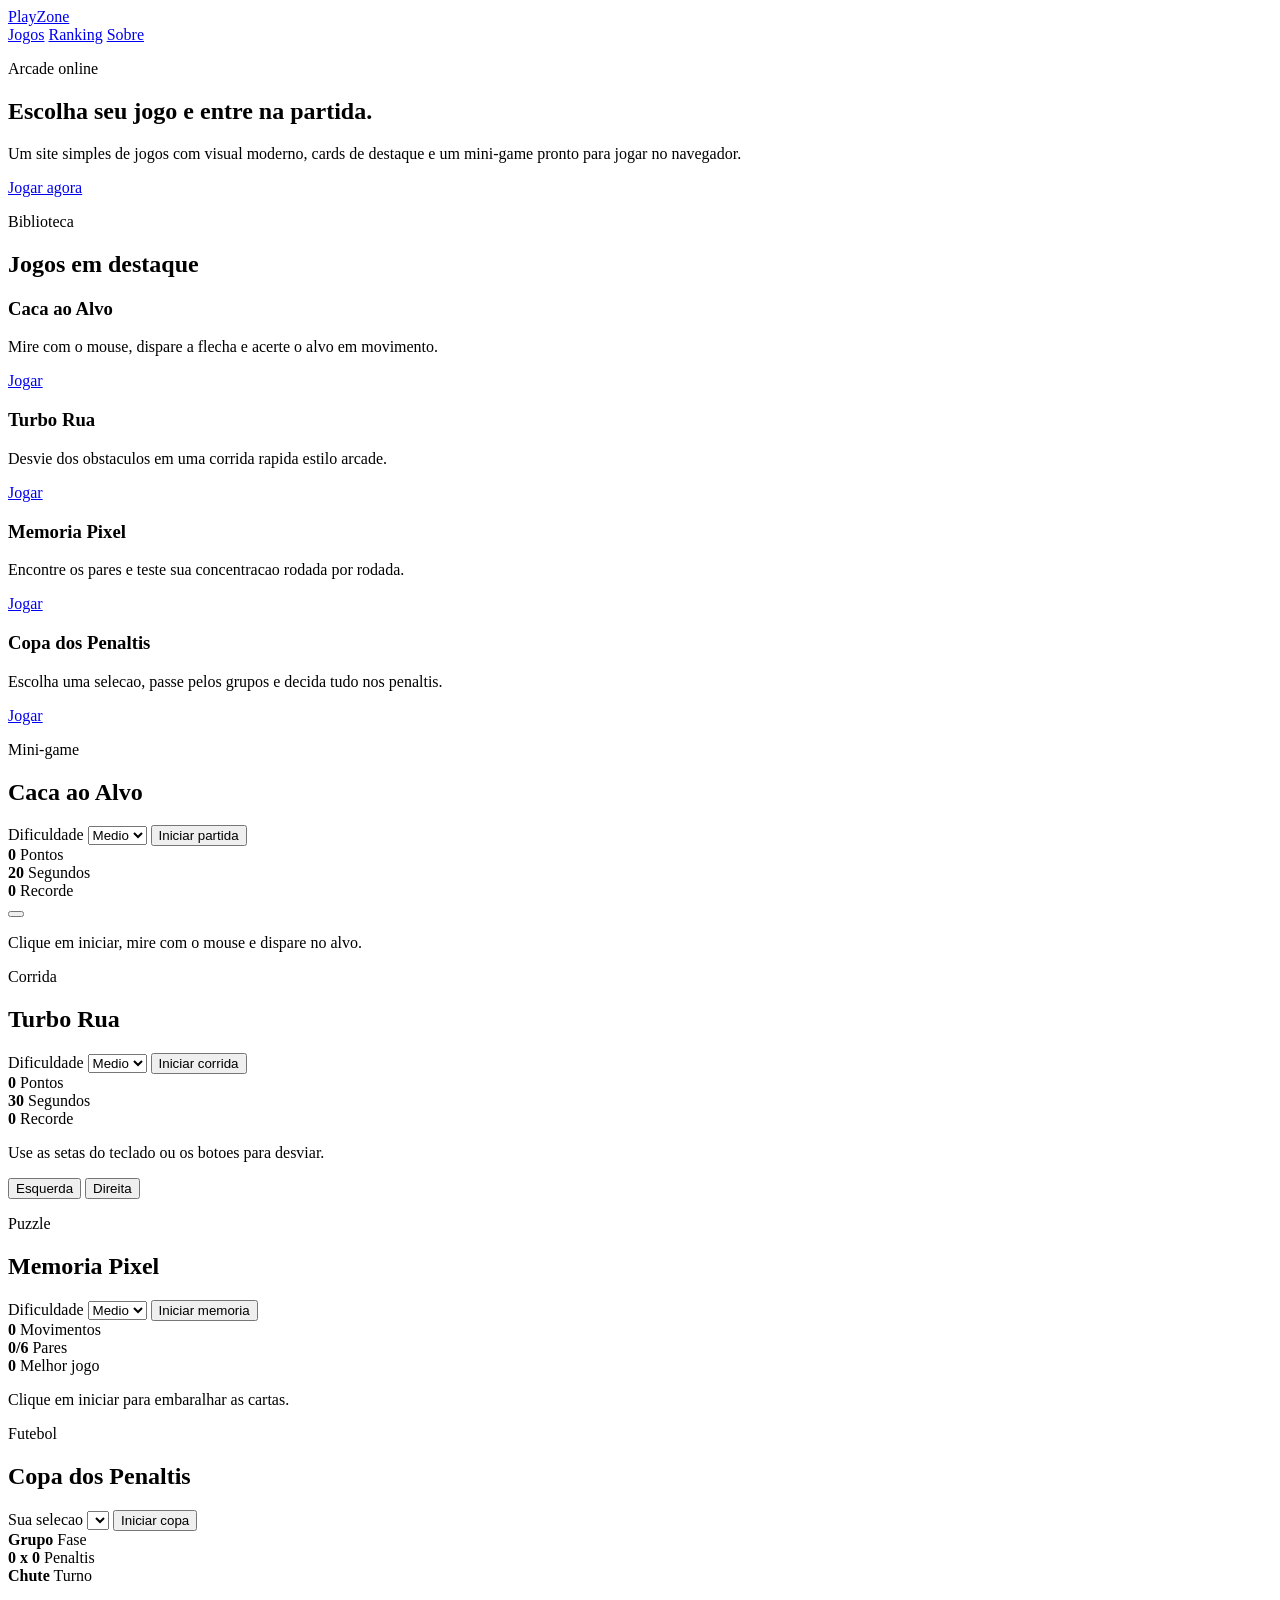
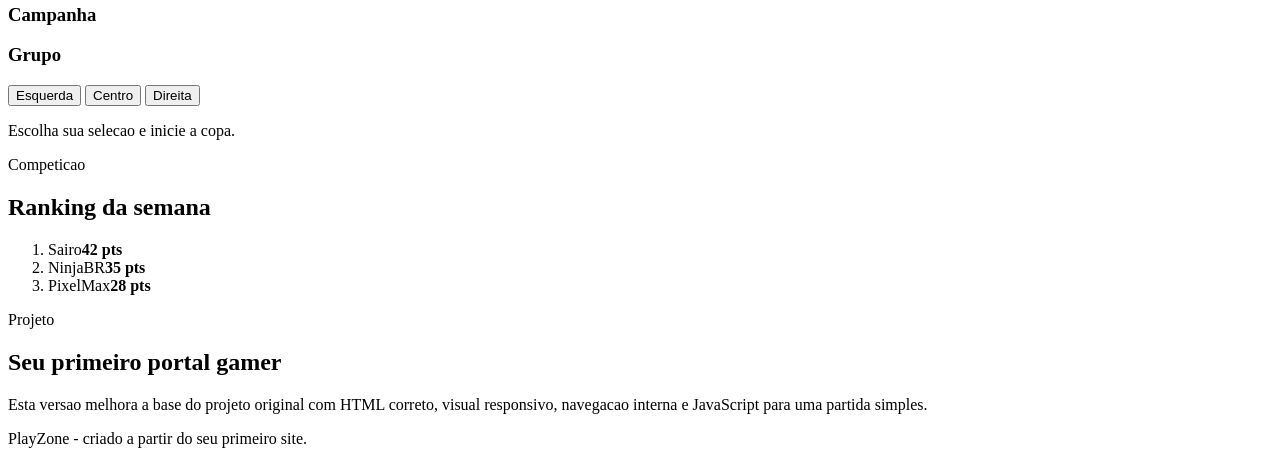
==== PlayZone.HTML @ 3bc6ca48 "Add files via upload" ====
<!DOCTYPE html>
<html lang="pt-BR">
<head>
  <meta charset="UTF-8">
  <meta name="viewport" content="width=device-width, initial-scale=1.0">
  <title>PlayZone - Site de Jogos</title>
  <link rel="stylesheet" href="CSS/ESTILO.CSS">
</head>
<body>
  <header class="topo">
    <a class="marca" href="PlayZone.HTML">PlayZone</a>
    <nav class="menu" aria-label="Menu principal">
      <a href="#jogos">Jogos</a>
      <a href="#ranking">Ranking</a>
      <a href="#sobre">Sobre</a>
    </nav>
  </header>

  <main>
    <section class="hero">
      <div class="hero-conteudo">
        <p class="categoria">Arcade online</p>
        <h1>Escolha seu jogo e entre na partida.</h1>
        <p class="resumo">Um site simples de jogos com visual moderno, cards de destaque e um mini-game pronto para jogar no navegador.</p>
        <a class="botao" href="#arena">Jogar agora</a>
      </div>
      <div class="controle" aria-hidden="true">
        <div class="controle-corpo">
          <span></span>
          <span></span>
          <span></span>
          <span></span>
        </div>
      </div>
    </section>

    <section id="jogos" class="secao">
      <div class="secao-titulo">
        <p class="categoria">Biblioteca</p>
        <h2>Jogos em destaque</h2>
      </div>

      <div class="grade-jogos">
        <article class="jogo-card">
          <div class="arte alvo"></div>
          <div>
            <h3>Caca ao Alvo</h3>
            <p>Mire com o mouse, dispare a flecha e acerte o alvo em movimento.</p>
          </div>
          <a href="#arena">Jogar</a>
        </article>

        <article class="jogo-card">
          <div class="arte corrida"></div>
          <div>
            <h3>Turbo Rua</h3>
            <p>Desvie dos obstaculos em uma corrida rapida estilo arcade.</p>
          </div>
          <a href="#turbo">Jogar</a>
        </article>

        <article class="jogo-card">
          <div class="arte memoria"></div>
          <div>
            <h3>Memoria Pixel</h3>
            <p>Encontre os pares e teste sua concentracao rodada por rodada.</p>
          </div>
          <a href="#memoria">Jogar</a>
        </article>

        <article class="jogo-card">
          <div class="arte futebol"></div>
          <div>
            <h3>Copa dos Penaltis</h3>
            <p>Escolha uma selecao, passe pelos grupos e decida tudo nos penaltis.</p>
          </div>
          <a href="#futebol">Jogar</a>
        </article>
      </div>
    </section>

    <section id="arena" class="arena">
      <div class="painel-jogo">
        <div class="painel-cabecalho">
          <div>
            <p class="categoria">Mini-game</p>
            <h2>Caca ao Alvo</h2>
          </div>
          <div class="acoes-jogo">
            <label>
              Dificuldade
              <select id="dificuldadeAlvo">
                <option value="facil">Facil</option>
                <option value="medio" selected>Medio</option>
                <option value="dificil">Dificil</option>
              </select>
            </label>
            <button id="botaoIniciar" type="button">Iniciar partida</button>
          </div>
        </div>

        <div class="placar" aria-live="polite">
          <div>
            <strong id="pontos">0</strong>
            <span>Pontos</span>
          </div>
          <div>
            <strong id="tempo">20</strong>
            <span>Segundos</span>
          </div>
          <div>
            <strong id="recorde">0</strong>
            <span>Recorde</span>
          </div>
        </div>

        <div id="tabuleiro" class="tabuleiro">
          <div id="mira" class="mira" aria-hidden="true"></div>
          <div id="arqueiro" class="arqueiro" aria-hidden="true">
            <div class="arco-pixel"></div>
            <div class="flecha-pronta"></div>
          </div>
          <div id="flecha" class="flecha-disparo" aria-hidden="true"></div>
          <button id="alvo" class="alvo-botao" type="button" aria-label="Alvo do jogo"></button>
          <p id="mensagemJogo">Clique em iniciar, mire com o mouse e dispare no alvo.</p>
        </div>
      </div>
    </section>

    <section id="turbo" class="arena">
      <div class="painel-jogo">
        <div class="painel-cabecalho">
          <div>
            <p class="categoria">Corrida</p>
            <h2>Turbo Rua</h2>
          </div>
          <div class="acoes-jogo">
            <label>
              Dificuldade
              <select id="dificuldadeTurbo">
                <option value="facil">Facil</option>
                <option value="medio" selected>Medio</option>
                <option value="dificil">Dificil</option>
              </select>
            </label>
            <button id="botaoTurbo" type="button">Iniciar corrida</button>
          </div>
        </div>

        <div class="placar" aria-live="polite">
          <div>
            <strong id="turboPontos">0</strong>
            <span>Pontos</span>
          </div>
          <div>
            <strong id="turboTempo">30</strong>
            <span>Segundos</span>
          </div>
          <div>
            <strong id="turboRecorde">0</strong>
            <span>Recorde</span>
          </div>
        </div>

        <div id="pista" class="pista">
          <div class="faixa"></div>
          <div id="carro" class="carro"></div>
          <div id="obstaculo" class="obstaculo"></div>
          <p id="mensagemTurbo">Use as setas do teclado ou os botoes para desviar.</p>
        </div>

        <div class="controles-corrida">
          <button type="button" data-direcao="esquerda">Esquerda</button>
          <button type="button" data-direcao="direita">Direita</button>
        </div>
      </div>
    </section>

    <section id="memoria" class="arena">
      <div class="painel-jogo">
        <div class="painel-cabecalho">
          <div>
            <p class="categoria">Puzzle</p>
            <h2>Memoria Pixel</h2>
          </div>
          <div class="acoes-jogo">
            <label>
              Dificuldade
              <select id="dificuldadeMemoria">
                <option value="facil">Facil</option>
                <option value="medio" selected>Medio</option>
                <option value="dificil">Dificil</option>
              </select>
            </label>
            <button id="botaoMemoria" type="button">Iniciar memoria</button>
          </div>
        </div>

        <div class="placar" aria-live="polite">
          <div>
            <strong id="memoriaMovimentos">0</strong>
            <span>Movimentos</span>
          </div>
          <div>
            <strong id="memoriaPares">0/6</strong>
            <span>Pares</span>
          </div>
          <div>
            <strong id="memoriaRecorde">0</strong>
            <span>Melhor jogo</span>
          </div>
        </div>

        <div id="gradeMemoria" class="grade-memoria" aria-label="Cartas do jogo da memoria"></div>
        <p id="mensagemMemoria" class="mensagem-area">Clique em iniciar para embaralhar as cartas.</p>
      </div>
    </section>

    <section id="futebol" class="arena">
      <div class="painel-jogo painel-futebol">
        <div class="painel-cabecalho">
          <div>
            <p class="categoria">Futebol</p>
            <h2>Copa dos Penaltis</h2>
          </div>
          <div class="acoes-jogo">
            <label>
              Sua selecao
              <select id="selecaoFutebol"></select>
            </label>
            <button id="botaoCopa" type="button">Iniciar copa</button>
          </div>
        </div>

        <div class="placar placar-futebol" aria-live="polite">
          <div>
            <strong id="faseCopa">Grupo</strong>
            <span>Fase</span>
          </div>
          <div>
            <strong id="placarCopa">0 x 0</strong>
            <span>Penaltis</span>
          </div>
          <div>
            <strong id="turnoCopa">Chute</strong>
            <span>Turno</span>
          </div>
        </div>

        <div class="copa-layout">
          <aside class="painel-torneio">
            <h3>Campanha</h3>
            <ol id="listaFases" class="lista-fases"></ol>
            <h3>Grupo</h3>
            <div id="grupoCopa" class="grupo-copa"></div>
          </aside>

          <div class="campo-penalti">
            <div class="gol">
              <div id="goleiro" class="goleiro"></div>
              <button type="button" class="zona-gol" data-zona="esquerda">Esquerda</button>
              <button type="button" class="zona-gol" data-zona="centro">Centro</button>
              <button type="button" class="zona-gol" data-zona="direita">Direita</button>
            </div>
            <div id="bola" class="bola"></div>
            <div class="marca-penalti"></div>
            <p id="mensagemCopa" class="mensagem-area">Escolha sua selecao e inicie a copa.</p>
          </div>
        </div>
      </div>
    </section>

    <section id="ranking" class="secao ranking">
      <div class="secao-titulo">
        <p class="categoria">Competicao</p>
        <h2>Ranking da semana</h2>
      </div>
      <ol>
        <li><span>Sairo</span><strong>42 pts</strong></li>
        <li><span>NinjaBR</span><strong>35 pts</strong></li>
        <li><span>PixelMax</span><strong>28 pts</strong></li>
      </ol>
    </section>

    <section id="sobre" class="secao sobre">
      <div class="secao-titulo">
        <p class="categoria">Projeto</p>
        <h2>Seu primeiro portal gamer</h2>
      </div>
      <p>Esta versao melhora a base do projeto original com HTML correto, visual responsivo, navegacao interna e JavaScript para uma partida simples.</p>
    </section>
  </main>

  <footer>
    <p>PlayZone - criado a partir do seu primeiro site.</p>
  </footer>

  <script src="JAVA SCRIPTS/JOGO.JS"></script>
</body>
</html>
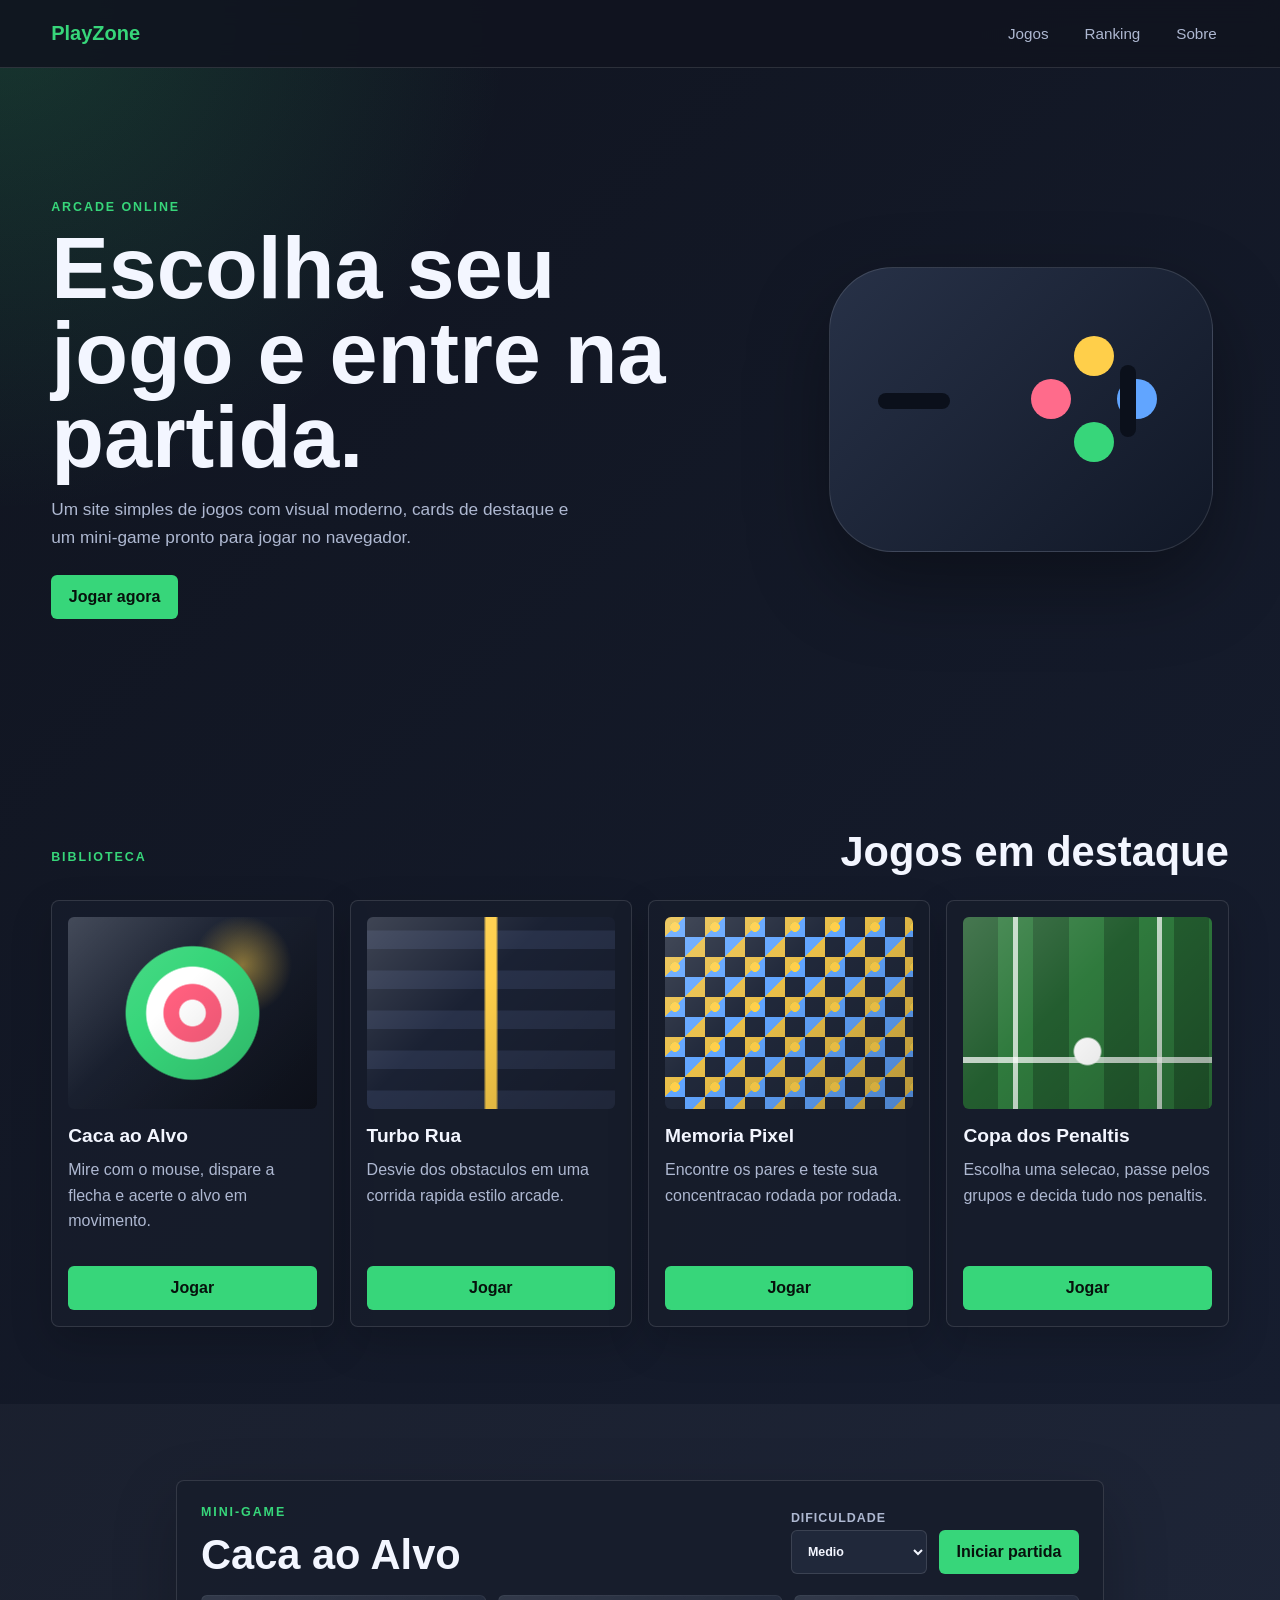
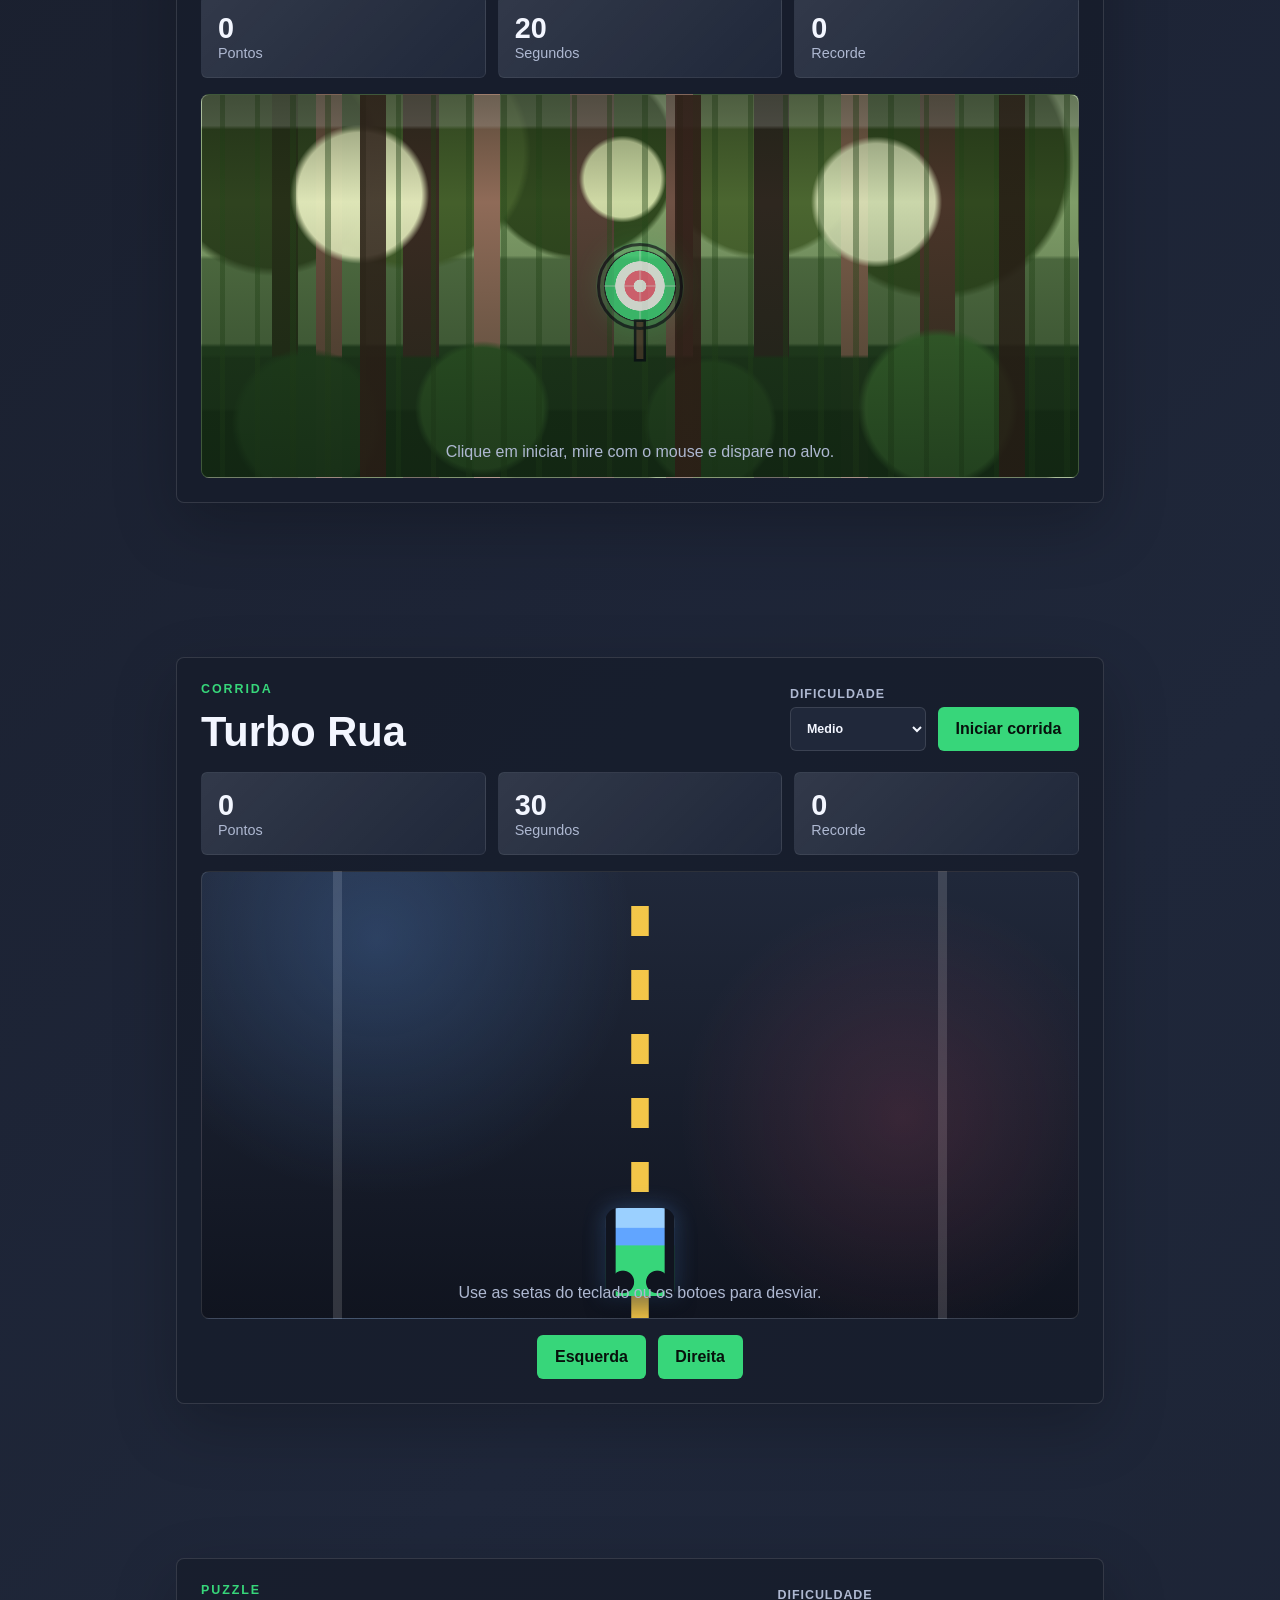
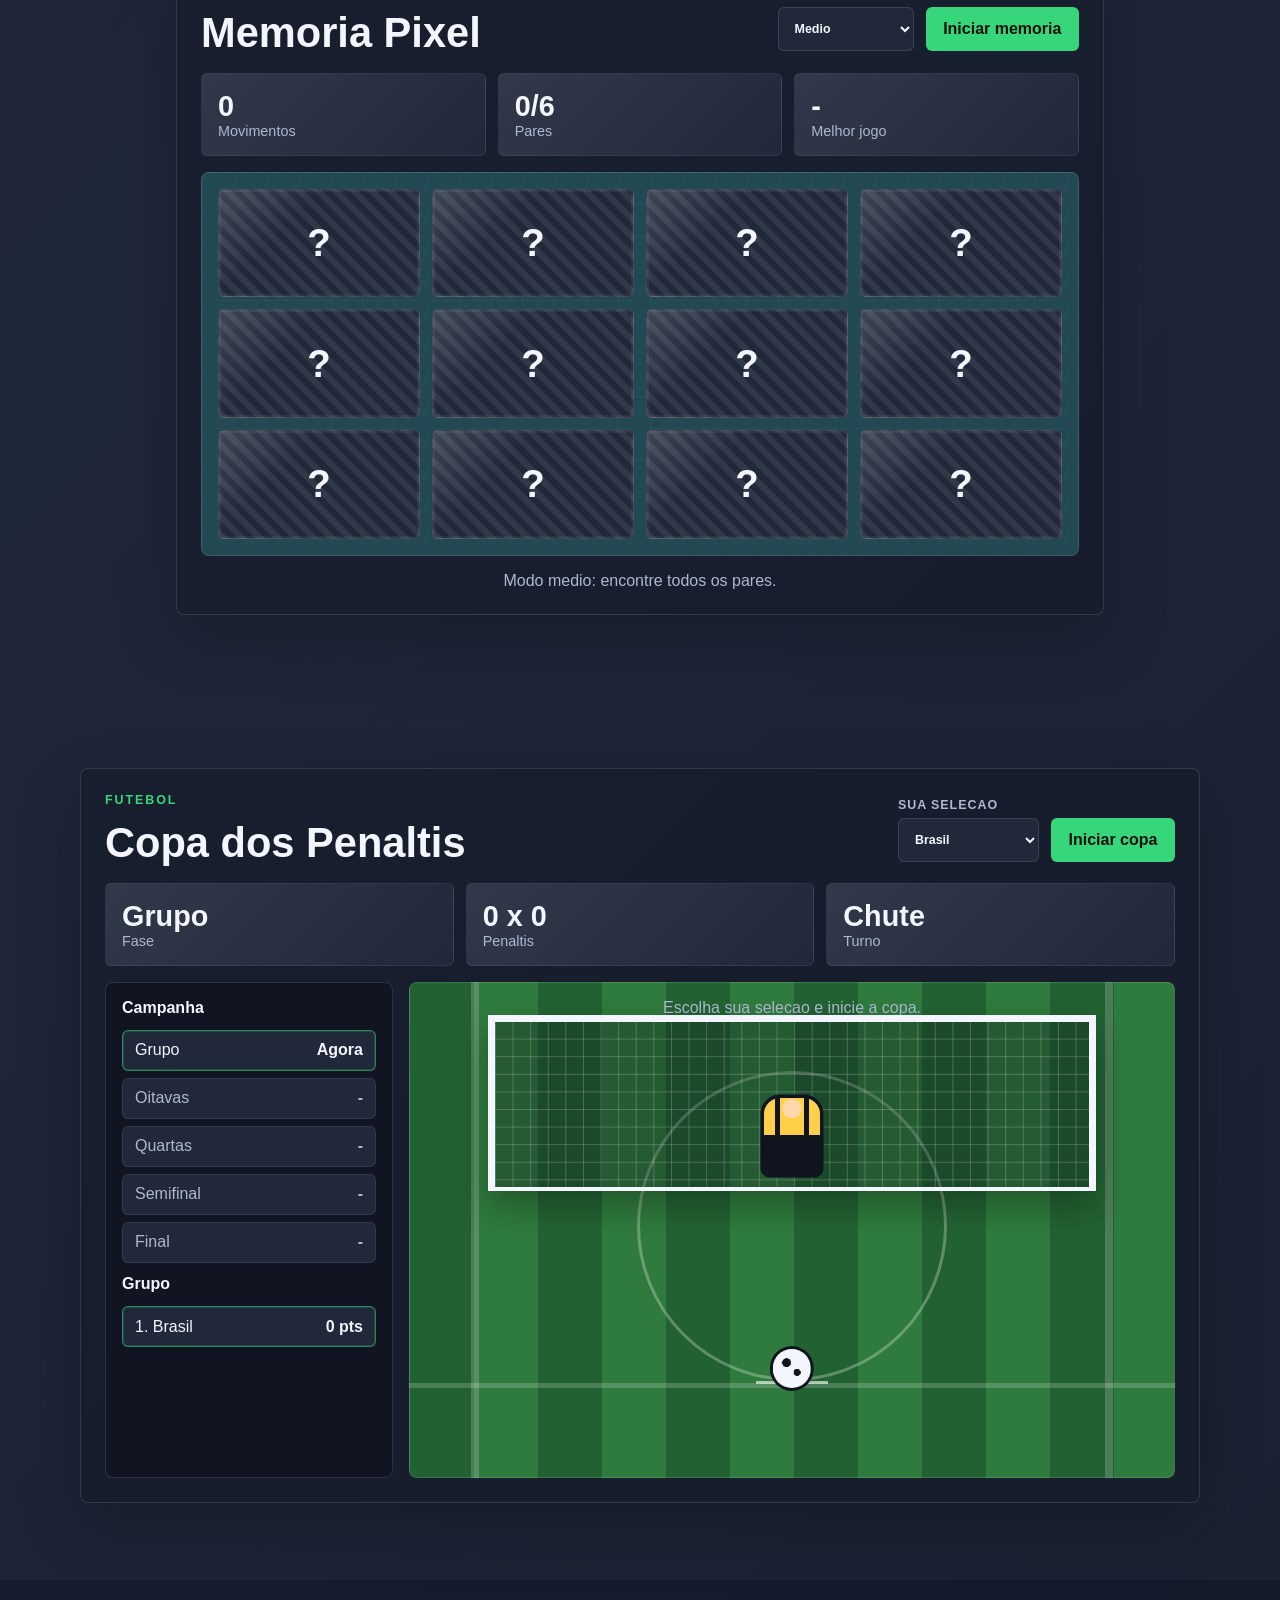
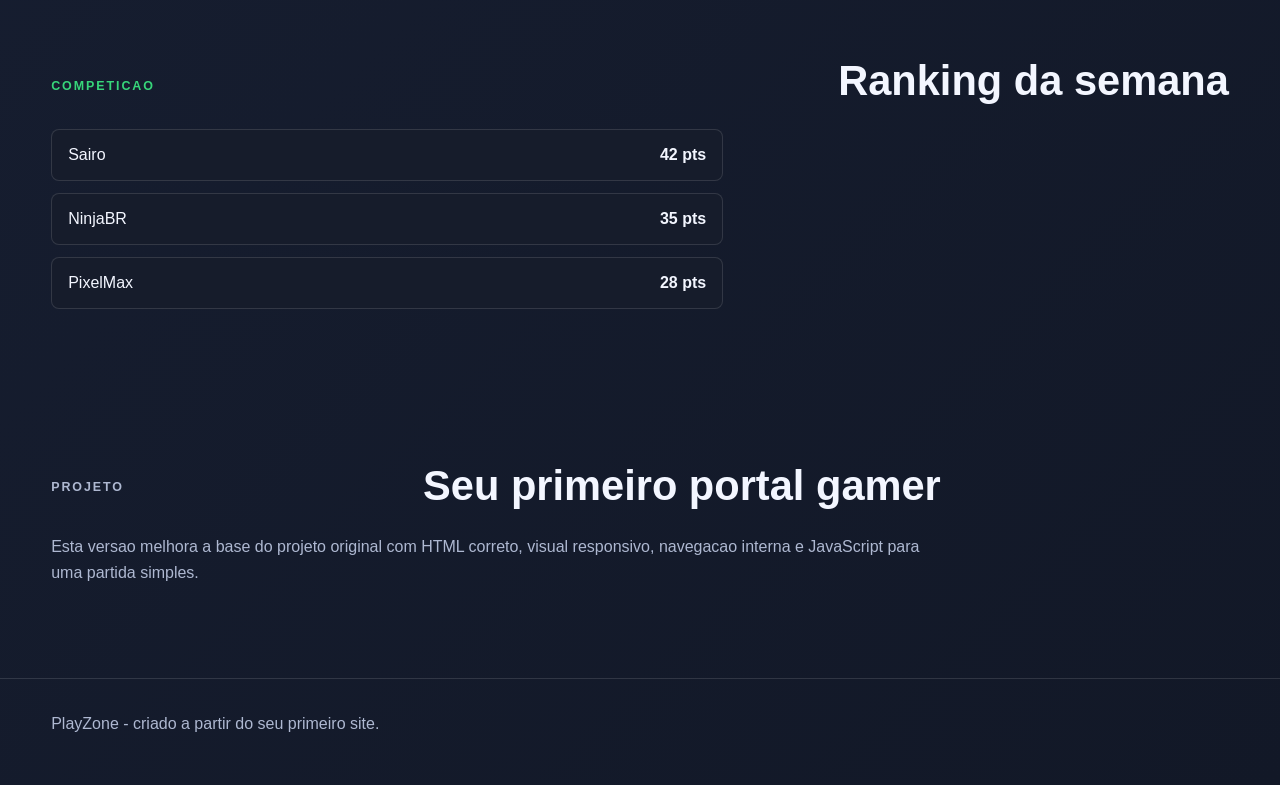
==== commit 42caca1e: "Add files via upload" ====
--- a/PlayZone.HTML
+++ b/PlayZone.HTML
@@ -4,7 +4,7 @@
   <meta charset="UTF-8">
   <meta name="viewport" content="width=device-width, initial-scale=1.0">
   <title>PlayZone - Site de Jogos</title>
-  <link rel="stylesheet" href="CSS/ESTILO.CSS">
+  <link rel="stylesheet" href="ESTILO.CSS">
 </head>
 <body>
   <header class="topo">
@@ -295,6 +295,6 @@
     <p>PlayZone - criado a partir do seu primeiro site.</p>
   </footer>
 
-  <script src="JAVA SCRIPTS/JOGO.JS"></script>
+  <script src="JOGO.JS"></script>
 </body>
 </html>
--- a/ESTILO.CSS
+++ b/ESTILO.CSS
@@ -0,0 +1,1040 @@
+:root {
+  --fundo: #10141f;
+  --painel: #171d2b;
+  --painel-claro: #20283a;
+  --texto: #f3f6ff;
+  --suave: #aeb8d1;
+  --destaque: #37d67a;
+  --destaque-2: #ffcf4a;
+  --perigo: #ff5f7e;
+  --azul: #61a5ff;
+  --borda: rgba(255, 255, 255, 0.12);
+}
+
+* {
+  box-sizing: border-box;
+}
+
+html {
+  scroll-behavior: smooth;
+}
+
+body {
+  margin: 0;
+  min-height: 100vh;
+  background:
+    radial-gradient(circle at top left, rgba(55, 214, 122, 0.18), transparent 32rem),
+    linear-gradient(135deg, #10141f 0%, #182034 52%, #121827 100%);
+  color: var(--texto);
+  font-family: Arial, Helvetica, sans-serif;
+}
+
+a {
+  color: inherit;
+  text-decoration: none;
+}
+
+.topo {
+  position: sticky;
+  top: 0;
+  z-index: 5;
+  display: flex;
+  align-items: center;
+  justify-content: space-between;
+  gap: 1rem;
+  padding: 1rem clamp(1rem, 4vw, 3.5rem);
+  background: rgba(16, 20, 31, 0.88);
+  border-bottom: 1px solid var(--borda);
+  backdrop-filter: blur(12px);
+}
+
+.marca {
+  font-size: 1.25rem;
+  font-weight: 800;
+  color: var(--destaque);
+}
+
+.menu {
+  display: flex;
+  gap: 0.75rem;
+  color: var(--suave);
+  font-size: 0.95rem;
+}
+
+.menu a {
+  padding: 0.55rem 0.75rem;
+  border-radius: 6px;
+}
+
+.menu a:hover {
+  background: var(--painel-claro);
+  color: var(--texto);
+}
+
+.hero {
+  display: grid;
+  grid-template-columns: minmax(0, 1fr) minmax(17rem, 26rem);
+  align-items: center;
+  gap: clamp(2rem, 6vw, 5rem);
+  min-height: 76vh;
+  padding: clamp(3rem, 7vw, 6rem) clamp(1rem, 4vw, 3.5rem);
+}
+
+.hero-conteudo {
+  max-width: 46rem;
+}
+
+.categoria {
+  margin: 0 0 0.75rem;
+  color: var(--destaque);
+  font-size: 0.78rem;
+  font-weight: 800;
+  letter-spacing: 0.12rem;
+  text-transform: uppercase;
+}
+
+h1,
+h2,
+h3,
+p {
+  margin-top: 0;
+}
+
+h1 {
+  margin-bottom: 1rem;
+  font-size: clamp(2.35rem, 7vw, 5.4rem);
+  line-height: 0.98;
+}
+
+h2 {
+  margin-bottom: 0;
+  font-size: clamp(1.7rem, 4vw, 2.6rem);
+}
+
+h3 {
+  margin-bottom: 0.6rem;
+  font-size: 1.2rem;
+}
+
+.resumo,
+.jogo-card p,
+.sobre p,
+footer {
+  color: var(--suave);
+  line-height: 1.6;
+}
+
+.resumo {
+  max-width: 34rem;
+  margin-bottom: 1.5rem;
+  font-size: 1.08rem;
+}
+
+.botao,
+.painel-cabecalho button,
+.jogo-card a,
+.controles-corrida button,
+.carta-memoria {
+  display: inline-flex;
+  align-items: center;
+  justify-content: center;
+  min-height: 2.75rem;
+  padding: 0.8rem 1.1rem;
+  border: 0;
+  border-radius: 6px;
+  background: var(--destaque);
+  color: #07110c;
+  font: inherit;
+  font-weight: 800;
+  cursor: pointer;
+}
+
+button:disabled {
+  cursor: not-allowed;
+  opacity: 0.75;
+}
+
+.botao:hover,
+.painel-cabecalho button:hover,
+.jogo-card a:hover,
+.controles-corrida button:hover,
+.carta-memoria:hover {
+  filter: brightness(1.08);
+}
+
+.controle {
+  display: grid;
+  place-items: center;
+}
+
+.controle-corpo {
+  position: relative;
+  width: min(80vw, 24rem);
+  aspect-ratio: 1.35;
+  border: 1px solid var(--borda);
+  border-radius: 4rem;
+  background:
+    linear-gradient(135deg, #273147, #111827),
+    repeating-linear-gradient(90deg, transparent, transparent 18px, rgba(255, 255, 255, 0.05) 19px);
+  box-shadow: 0 2rem 5rem rgba(0, 0, 0, 0.35);
+}
+
+.controle-corpo::before,
+.controle-corpo::after {
+  content: "";
+  position: absolute;
+  top: 44%;
+  width: 4.5rem;
+  height: 1rem;
+  border-radius: 999px;
+  background: #0b101b;
+}
+
+.controle-corpo::before {
+  left: 3rem;
+}
+
+.controle-corpo::after {
+  right: 3rem;
+  transform: rotate(90deg);
+}
+
+.controle-corpo span {
+  position: absolute;
+  width: 2.5rem;
+  height: 2.5rem;
+  border-radius: 50%;
+  background: var(--destaque-2);
+}
+
+.controle-corpo span:nth-child(1) {
+  right: 6.1rem;
+  top: 4.2rem;
+}
+
+.controle-corpo span:nth-child(2) {
+  right: 3.4rem;
+  top: 6.9rem;
+  background: #61a5ff;
+}
+
+.controle-corpo span:nth-child(3) {
+  right: 8.8rem;
+  top: 6.9rem;
+  background: #ff6b8b;
+}
+
+.controle-corpo span:nth-child(4) {
+  right: 6.1rem;
+  top: 9.6rem;
+  background: var(--destaque);
+}
+
+.secao,
+.arena {
+  padding: clamp(2.5rem, 6vw, 5rem) clamp(1rem, 4vw, 3.5rem);
+}
+
+.secao-titulo {
+  display: flex;
+  align-items: end;
+  justify-content: space-between;
+  gap: 1rem;
+  margin-bottom: 1.5rem;
+}
+
+.grade-jogos {
+  display: grid;
+  grid-template-columns: repeat(auto-fit, minmax(15rem, 1fr));
+  gap: 1rem;
+}
+
+.jogo-card,
+.painel-jogo,
+.ranking li {
+  border: 1px solid var(--borda);
+  background: rgba(23, 29, 43, 0.84);
+}
+
+.jogo-card {
+  display: grid;
+  grid-template-rows: auto 1fr auto;
+  gap: 1rem;
+  min-height: 25rem;
+  padding: 1rem;
+  border-radius: 8px;
+  box-shadow: 0 1rem 2.6rem rgba(0, 0, 0, 0.18);
+  transition: transform 180ms ease, border-color 180ms ease;
+}
+
+.jogo-card:hover {
+  border-color: rgba(55, 214, 122, 0.55);
+  transform: translateY(-0.2rem);
+}
+
+.arte {
+  position: relative;
+  min-height: 12rem;
+  border-radius: 6px;
+  background-color: var(--painel-claro);
+  background-size: 24px 24px, cover;
+  overflow: hidden;
+}
+
+.arte::after {
+  content: "";
+  position: absolute;
+  inset: 0;
+  background: linear-gradient(135deg, rgba(255, 255, 255, 0.16), transparent 42%, rgba(0, 0, 0, 0.22));
+}
+
+.arte.alvo {
+  background:
+    radial-gradient(circle, #ffffff 0 8%, #ff5f7e 9% 18%, #ffffff 19% 29%, #37d67a 30% 42%, transparent 43%),
+    radial-gradient(circle at 70% 25%, rgba(255, 207, 74, 0.5), transparent 22%),
+    linear-gradient(135deg, #20283a, #10141f);
+}
+
+.arte.corrida {
+  background:
+    linear-gradient(90deg, transparent 47%, #ffcf4a 48% 52%, transparent 53%),
+    repeating-linear-gradient(0deg, #283149 0 18px, #1a2133 19px 40px);
+}
+
+.arte.memoria {
+  background:
+    radial-gradient(circle at 25% 25%, #ffcf4a 0 11%, transparent 12%),
+    radial-gradient(circle at 75% 75%, #37d67a 0 11%, transparent 12%),
+    linear-gradient(135deg, rgba(255, 207, 74, 0.9) 25%, transparent 25% 75%, rgba(255, 207, 74, 0.9) 75%),
+    linear-gradient(135deg, #61a5ff 25%, #20283a 25% 75%, #61a5ff 75%);
+  background-position: 0 0, 20px 20px;
+  background-size: 40px 40px;
+}
+
+.arte.futebol {
+  background:
+    radial-gradient(circle at 50% 70%, #ffffff 0 7%, transparent 8%),
+    linear-gradient(90deg, transparent 0 20%, rgba(255, 255, 255, 0.72) 20% 22%, transparent 22% 78%, rgba(255, 255, 255, 0.72) 78% 80%, transparent 80%),
+    linear-gradient(0deg, transparent 0 24%, rgba(255, 255, 255, 0.72) 24% 27%, transparent 27%),
+    repeating-linear-gradient(90deg, #235d2f 0 2.2rem, #2f7a3d 2.2rem 4.4rem);
+}
+
+.arena {
+  background: rgba(255, 255, 255, 0.03);
+}
+
+.painel-jogo {
+  max-width: 58rem;
+  margin: 0 auto;
+  padding: clamp(1rem, 3vw, 1.5rem);
+  border-radius: 8px;
+  box-shadow: 0 1.4rem 4rem rgba(0, 0, 0, 0.22);
+}
+
+.painel-cabecalho {
+  display: flex;
+  align-items: center;
+  justify-content: space-between;
+  gap: 1rem;
+  margin-bottom: 1rem;
+}
+
+.acoes-jogo {
+  display: flex;
+  align-items: end;
+  justify-content: flex-end;
+  gap: 0.75rem;
+  flex-wrap: wrap;
+}
+
+.acoes-jogo label {
+  display: grid;
+  gap: 0.35rem;
+  color: var(--suave);
+  font-size: 0.78rem;
+  font-weight: 800;
+  letter-spacing: 0.06rem;
+  text-transform: uppercase;
+}
+
+.acoes-jogo select {
+  min-height: 2.75rem;
+  min-width: 8.5rem;
+  border: 1px solid var(--borda);
+  border-radius: 6px;
+  background: var(--painel-claro);
+  color: var(--texto);
+  font: inherit;
+  font-weight: 700;
+  padding: 0 0.75rem;
+}
+
+.placar {
+  display: grid;
+  grid-template-columns: repeat(3, 1fr);
+  gap: 0.75rem;
+  margin-bottom: 1rem;
+}
+
+.placar div {
+  padding: 1rem;
+  border-radius: 6px;
+  background:
+    linear-gradient(135deg, rgba(255, 255, 255, 0.08), transparent),
+    var(--painel-claro);
+  border: 1px solid rgba(255, 255, 255, 0.06);
+}
+
+.placar strong,
+.placar span {
+  display: block;
+}
+
+.placar strong {
+  font-size: 1.8rem;
+}
+
+.placar span {
+  color: var(--suave);
+  font-size: 0.9rem;
+}
+
+.tabuleiro {
+  position: relative;
+  min-height: 24rem;
+  border: 1px solid var(--borda);
+  border-radius: 8px;
+  background:
+    linear-gradient(180deg, rgba(255, 255, 255, 0.24) 0 8%, transparent 9%),
+    radial-gradient(circle at 18% 26%, rgba(231, 238, 190, 0.95) 0 8%, transparent 9%),
+    radial-gradient(circle at 48% 22%, rgba(220, 233, 177, 0.9) 0 7%, transparent 8%),
+    radial-gradient(circle at 77% 28%, rgba(229, 239, 194, 0.85) 0 8%, transparent 9%),
+    linear-gradient(90deg, transparent 0 8%, #273018 8% 11%, transparent 11% 23%, #3a2b22 23% 27%, transparent 27% 42%, #564035 42% 47%, transparent 47% 63%, #2e271f 63% 67%, transparent 67% 82%, #4a3529 82% 86%, transparent 86%),
+    linear-gradient(90deg, transparent 0 13%, #6b4f3f 13% 16%, transparent 16% 31%, #8f6b58 31% 34%, transparent 34% 53%, #6f5144 53% 56%, transparent 56% 73%, #7b5d4a 73% 76%, transparent 76%),
+    radial-gradient(circle at 8% 18%, #2f431f 0 12%, transparent 13%),
+    radial-gradient(circle at 24% 15%, #445f2b 0 15%, transparent 16%),
+    radial-gradient(circle at 43% 17%, #31491f 0 16%, transparent 17%),
+    radial-gradient(circle at 64% 16%, #4b6630 0 15%, transparent 16%),
+    radial-gradient(circle at 84% 18%, #31491f 0 16%, transparent 17%),
+    linear-gradient(180deg, #7f9d68 0 42%, #526f43 43% 65%, #24411f 66% 100%);
+  background-size:
+    auto,
+    auto,
+    auto,
+    auto,
+    100% 100%,
+    100% 100%,
+    auto,
+    auto,
+    auto,
+    auto,
+    auto,
+    auto;
+  overflow: hidden;
+  cursor: crosshair;
+}
+
+.tabuleiro::before {
+  content: "";
+  position: absolute;
+  inset: 0;
+  background:
+    repeating-linear-gradient(90deg, transparent 0 1.1rem, rgba(38, 72, 26, 0.45) 1.1rem 1.45rem, transparent 1.45rem 2.2rem),
+    radial-gradient(circle at 12% 86%, #23441e 0 8%, transparent 9%),
+    radial-gradient(circle at 32% 82%, #315a27 0 9%, transparent 10%),
+    radial-gradient(circle at 58% 86%, #294c22 0 10%, transparent 11%),
+    radial-gradient(circle at 84% 82%, #3b6a2f 0 9%, transparent 10%),
+    linear-gradient(180deg, transparent 0 68%, #1f391b 69% 82%, #183015 83% 100%);
+  opacity: 0.96;
+  pointer-events: none;
+  z-index: 0;
+}
+
+.tabuleiro::after {
+  content: "";
+  position: absolute;
+  inset: 0;
+  background:
+    linear-gradient(90deg, transparent 0 18%, rgba(42, 28, 22, 0.82) 18% 21%, transparent 21% 54%, rgba(45, 29, 22, 0.86) 54% 57%, transparent 57% 91%, rgba(39, 27, 21, 0.8) 91% 94%, transparent 94%),
+    linear-gradient(180deg, rgba(20, 30, 16, 0.42), transparent 28%, rgba(13, 30, 17, 0.52));
+  pointer-events: none;
+  z-index: 1;
+}
+
+.alvo-botao {
+  position: absolute;
+  left: 50%;
+  top: 50%;
+  display: block;
+  width: 4.5rem;
+  height: 4.5rem;
+  border: 0;
+  border-radius: 50%;
+  background:
+    linear-gradient(90deg, transparent 0 48%, rgba(255, 255, 255, 0.28) 49% 51%, transparent 52%),
+    linear-gradient(0deg, transparent 0 48%, rgba(255, 255, 255, 0.28) 49% 51%, transparent 52%),
+    radial-gradient(circle, #ffffff 0 12%, #ff5f7e 13% 30%, #ffffff 31% 48%, #37d67a 49% 68%, #10141f 69% 100%);
+  box-shadow:
+    0 0 0 8px rgba(55, 214, 122, 0.16),
+    0 0 2rem rgba(55, 214, 122, 0.35);
+  transform: translate(-50%, -50%);
+  transition: width 160ms ease, height 160ms ease, box-shadow 160ms ease, filter 120ms ease;
+  cursor: crosshair;
+  image-rendering: pixelated;
+  pointer-events: none;
+  opacity: 0.72;
+  z-index: 4;
+}
+
+.alvo-botao::before {
+  content: "";
+  position: absolute;
+  inset: -0.45rem;
+  border: 0.22rem solid rgba(5, 8, 18, 0.86);
+  border-radius: 50%;
+}
+
+.alvo-botao::after {
+  content: "";
+  position: absolute;
+  left: 50%;
+  bottom: -2.3rem;
+  width: 0.45rem;
+  height: 2.3rem;
+  background: #4a3529;
+  box-shadow: 0 0 0 0.16rem #050812;
+  transform: translateX(-50%);
+  z-index: -1;
+}
+
+.alvo-botao.acertado {
+  filter: brightness(1.45);
+  box-shadow:
+    0 0 0 12px rgba(255, 207, 74, 0.24),
+    0 0 2.8rem rgba(255, 207, 74, 0.7);
+}
+
+.tabuleiro.ativo::after {
+  inset: 1rem;
+  background: none;
+  border: 1px dashed rgba(232, 242, 194, 0.28);
+  border-radius: 8px;
+  z-index: 1;
+}
+
+.tabuleiro.ativo .alvo-botao {
+  opacity: 1;
+}
+
+.mira {
+  position: absolute;
+  left: 50%;
+  top: 50%;
+  display: none;
+  width: 2.8rem;
+  height: 2.8rem;
+  border: 2px solid rgba(255, 207, 74, 0.9);
+  border-radius: 50%;
+  transform: translate(-50%, -50%);
+  pointer-events: none;
+  z-index: 4;
+}
+
+.mira::before,
+.mira::after {
+  content: "";
+  position: absolute;
+  background: rgba(255, 207, 74, 0.9);
+}
+
+.mira::before {
+  left: 50%;
+  top: -0.55rem;
+  width: 2px;
+  height: calc(100% + 1.1rem);
+}
+
+.mira::after {
+  left: -0.55rem;
+  top: 50%;
+  width: calc(100% + 1.1rem);
+  height: 2px;
+}
+
+.tabuleiro.ativo .mira {
+  display: block;
+}
+
+.arqueiro {
+  --angulo: 0rad;
+  position: absolute;
+  left: 1.7rem;
+  bottom: 2.1rem;
+  display: none;
+  width: 4.9rem;
+  height: 4.9rem;
+  transform: rotate(var(--angulo));
+  transform-origin: 1.25rem 2.45rem;
+  pointer-events: none;
+  z-index: 3;
+}
+
+.tabuleiro.ativo .arqueiro {
+  display: block;
+}
+
+.arco-pixel {
+  position: absolute;
+  left: 0.55rem;
+  top: 0.32rem;
+  width: 2.66rem;
+  height: 4.2rem;
+  border: 0.46rem solid #d99d37;
+  border-left: 0;
+  border-radius: 0 2.8rem 2.8rem 0;
+  box-shadow:
+    0 0 0 0.16rem #050812,
+    inset -0.3rem 0 0 #ffcf4a;
+  image-rendering: pixelated;
+}
+
+.arco-pixel::before {
+  content: "";
+  position: absolute;
+  left: -0.18rem;
+  top: -0.14rem;
+  width: 0.13rem;
+  height: 4.34rem;
+  background: #f3f6ff;
+  box-shadow: 0 0 0 0.09rem #050812;
+}
+
+.flecha-pronta,
+.flecha-disparo {
+  position: absolute;
+  width: 3.75rem;
+  height: 0.3rem;
+  background: #b6a579;
+  box-shadow: 0 0 0 0.11rem #050812;
+}
+
+.flecha-pronta {
+  left: 1.05rem;
+  top: 2.28rem;
+}
+
+.flecha-pronta::before,
+.flecha-disparo::before {
+  content: "";
+  position: absolute;
+  right: -0.56rem;
+  top: -0.32rem;
+  width: 0;
+  height: 0;
+  border-left: 0.7rem solid #8eb0cc;
+  border-top: 0.46rem solid transparent;
+  border-bottom: 0.46rem solid transparent;
+  filter: drop-shadow(0 0 0 #050812);
+}
+
+.flecha-pronta::after,
+.flecha-disparo::after {
+  content: "";
+  position: absolute;
+  left: -0.63rem;
+  top: -0.39rem;
+  width: 0.84rem;
+  height: 1rem;
+  background:
+    linear-gradient(45deg, transparent 0 35%, #bdeeff 36% 64%, transparent 65%),
+    linear-gradient(-45deg, transparent 0 35%, #bdeeff 36% 64%, transparent 65%);
+}
+
+.flecha-disparo {
+  left: 0;
+  top: 0;
+  display: none;
+  transform-origin: left center;
+  z-index: 5;
+  pointer-events: none;
+  transition: transform 240ms linear;
+}
+
+.flecha-disparo.voando {
+  display: block;
+}
+
+#mensagemJogo {
+  position: absolute;
+  inset: auto 1rem 1rem;
+  margin: 0;
+  color: var(--suave);
+  text-align: center;
+  z-index: 6;
+}
+
+.pista {
+  position: relative;
+  min-height: 28rem;
+  border: 1px solid var(--borda);
+  border-radius: 8px;
+  background:
+    radial-gradient(circle at 20% 15%, rgba(97, 165, 255, 0.22), transparent 16rem),
+    radial-gradient(circle at 80% 55%, rgba(255, 95, 126, 0.14), transparent 14rem),
+    linear-gradient(90deg, transparent 0 15%, rgba(255, 255, 255, 0.14) 15% 16%, transparent 16% 84%, rgba(255, 255, 255, 0.14) 84% 85%, transparent 85%),
+    linear-gradient(180deg, #20283a, #10141f);
+  overflow: hidden;
+}
+
+.faixa {
+  position: absolute;
+  inset: 0;
+  background: repeating-linear-gradient(180deg, transparent 0 2.1rem, var(--destaque-2) 2.1rem 4rem);
+  clip-path: inset(0 49% 0 49%);
+  opacity: 0.95;
+  animation: pista-luz 600ms linear infinite;
+}
+
+.carro,
+.obstaculo {
+  position: absolute;
+  left: 50%;
+  width: 4.3rem;
+  height: 5.5rem;
+  border-radius: 0.8rem 0.8rem 0.35rem 0.35rem;
+  transform: translateX(-50%);
+  transition: left 120ms ease;
+}
+
+.carro {
+  bottom: 1.4rem;
+  background:
+    radial-gradient(circle at 25% 84%, #10141f 0 12%, transparent 13%),
+    radial-gradient(circle at 75% 84%, #10141f 0 12%, transparent 13%),
+    linear-gradient(90deg, #10141f 0 14%, transparent 15% 85%, #10141f 86%),
+    linear-gradient(180deg, #9bd0ff 0 22%, #61a5ff 23% 42%, #37d67a 43% 100%);
+  box-shadow:
+    0 0.8rem 1.3rem rgba(0, 0, 0, 0.35),
+    0 0 1.4rem rgba(97, 165, 255, 0.32);
+}
+
+.obstaculo {
+  top: -6rem;
+  display: none;
+  background:
+    repeating-linear-gradient(45deg, rgba(16, 20, 31, 0.45) 0 0.6rem, transparent 0.6rem 1.2rem),
+    linear-gradient(180deg, #ff5f7e 0 45%, #ffcf4a 46% 100%);
+  box-shadow: 0 0 1.3rem rgba(255, 95, 126, 0.38);
+}
+
+.pista.ativo .obstaculo {
+  display: block;
+}
+
+#mensagemTurbo {
+  position: absolute;
+  inset: auto 1rem 1rem;
+  margin: 0;
+  color: var(--suave);
+  text-align: center;
+}
+
+.controles-corrida {
+  display: flex;
+  justify-content: center;
+  gap: 0.75rem;
+  margin-top: 1rem;
+}
+
+.grade-memoria {
+  display: grid;
+  grid-template-columns: repeat(4, minmax(4rem, 1fr));
+  gap: 0.75rem;
+  min-height: 24rem;
+  padding: 1rem;
+  border: 1px solid var(--borda);
+  border-radius: 8px;
+  background:
+    radial-gradient(circle at 18% 10%, rgba(55, 214, 122, 0.16), transparent 16rem),
+    radial-gradient(circle at 80% 70%, rgba(97, 165, 255, 0.18), transparent 18rem),
+    linear-gradient(90deg, rgba(255, 255, 255, 0.04) 1px, transparent 1px),
+    linear-gradient(0deg, rgba(255, 255, 255, 0.04) 1px, transparent 1px),
+    #111827;
+  background-size: 32px 32px;
+}
+
+.carta-memoria {
+  min-height: 5.2rem;
+  border: 1px solid var(--borda);
+  background:
+    linear-gradient(135deg, rgba(255, 255, 255, 0.14), transparent 34%),
+    repeating-linear-gradient(45deg, rgba(255, 255, 255, 0.08) 0 0.4rem, transparent 0.4rem 0.8rem),
+    var(--painel-claro);
+  color: var(--texto);
+  font-size: clamp(1.4rem, 5vw, 2.4rem);
+  box-shadow: inset 0 0 0 2px rgba(255, 255, 255, 0.05);
+  transition: transform 160ms ease, background 160ms ease;
+}
+
+.carta-memoria.revelada,
+.carta-memoria.encontrada {
+  background:
+    radial-gradient(circle at 30% 25%, rgba(255, 255, 255, 0.55), transparent 20%),
+    linear-gradient(135deg, var(--destaque), var(--destaque-2));
+  color: #07110c;
+  transform: scale(0.98);
+}
+
+.carta-memoria.encontrada {
+  opacity: 0.72;
+  cursor: default;
+}
+
+.mensagem-area {
+  margin: 1rem 0 0;
+  color: var(--suave);
+  text-align: center;
+}
+
+.painel-futebol {
+  max-width: 70rem;
+}
+
+.placar-futebol strong {
+  font-size: clamp(1.25rem, 3vw, 1.8rem);
+}
+
+.copa-layout {
+  display: grid;
+  grid-template-columns: minmax(13rem, 18rem) minmax(0, 1fr);
+  gap: 1rem;
+}
+
+.painel-torneio {
+  display: grid;
+  align-content: start;
+  gap: 0.8rem;
+  padding: 1rem;
+  border: 1px solid var(--borda);
+  border-radius: 8px;
+  background: rgba(16, 20, 31, 0.78);
+}
+
+.painel-torneio h3 {
+  margin: 0;
+  font-size: 1rem;
+}
+
+.lista-fases {
+  display: grid;
+  gap: 0.45rem;
+  margin: 0;
+  padding: 0;
+  list-style: none;
+}
+
+.lista-fases li,
+.grupo-copa div {
+  display: flex;
+  justify-content: space-between;
+  gap: 0.75rem;
+  padding: 0.65rem 0.75rem;
+  border: 1px solid rgba(255, 255, 255, 0.08);
+  border-radius: 6px;
+  background: var(--painel-claro);
+  color: var(--suave);
+}
+
+.lista-fases li.atual,
+.grupo-copa div.voce {
+  color: var(--texto);
+  border-color: rgba(55, 214, 122, 0.55);
+  box-shadow: inset 0 0 0 1px rgba(55, 214, 122, 0.18);
+}
+
+.grupo-copa {
+  display: grid;
+  gap: 0.45rem;
+}
+
+.campo-penalti {
+  position: relative;
+  min-height: 31rem;
+  border: 1px solid var(--borda);
+  border-radius: 8px;
+  background:
+    linear-gradient(90deg, transparent 0 8%, rgba(255, 255, 255, 0.18) 8% 9%, transparent 9% 91%, rgba(255, 255, 255, 0.18) 91% 92%, transparent 92%),
+    linear-gradient(0deg, transparent 0 18%, rgba(255, 255, 255, 0.18) 18% 19%, transparent 19%),
+    repeating-linear-gradient(90deg, #226232 0 4rem, #2f7a3d 4rem 8rem);
+  overflow: hidden;
+}
+
+.campo-penalti::before {
+  content: "";
+  position: absolute;
+  left: 50%;
+  bottom: 6rem;
+  width: min(42vw, 19rem);
+  height: min(42vw, 19rem);
+  border: 3px solid rgba(255, 255, 255, 0.28);
+  border-radius: 50%;
+  transform: translateX(-50%);
+}
+
+.gol {
+  position: absolute;
+  left: 50%;
+  top: 2rem;
+  display: grid;
+  grid-template-columns: repeat(3, 1fr);
+  width: min(82%, 38rem);
+  height: 11rem;
+  border: 0.45rem solid #f3f6ff;
+  border-bottom-width: 0.25rem;
+  background:
+    linear-gradient(90deg, rgba(255, 255, 255, 0.2) 1px, transparent 1px),
+    linear-gradient(0deg, rgba(255, 255, 255, 0.2) 1px, transparent 1px),
+    rgba(10, 14, 22, 0.28);
+  background-size: 1.1rem 1.1rem;
+  box-shadow: 0 1rem 2rem rgba(0, 0, 0, 0.28);
+  transform: translateX(-50%);
+}
+
+.zona-gol {
+  border: 0;
+  background: transparent;
+  color: transparent;
+  cursor: pointer;
+}
+
+.zona-gol:hover {
+  background: rgba(255, 207, 74, 0.18);
+}
+
+.goleiro {
+  position: absolute;
+  left: 50%;
+  bottom: 0.8rem;
+  width: 3.5rem;
+  height: 4.8rem;
+  border-radius: 1rem 1rem 0.35rem 0.35rem;
+  background:
+    radial-gradient(circle at 50% 14%, #ffd7a8 0 13%, transparent 14%),
+    linear-gradient(90deg, transparent 0 20%, #10141f 20% 28%, transparent 28% 72%, #10141f 72% 80%, transparent 80%),
+    linear-gradient(180deg, #ffcf4a 0 48%, #10141f 49% 100%);
+  box-shadow: 0 0 0 0.22rem #10141f;
+  transform: translateX(-50%);
+  transition: left 220ms ease;
+  z-index: 2;
+}
+
+.goleiro.esquerda {
+  left: 20%;
+}
+
+.goleiro.direita {
+  left: 80%;
+}
+
+.bola {
+  position: absolute;
+  left: 50%;
+  bottom: 5.6rem;
+  width: 2.4rem;
+  height: 2.4rem;
+  border-radius: 50%;
+  background:
+    radial-gradient(circle at 36% 35%, #10141f 0 12%, transparent 13%),
+    radial-gradient(circle at 64% 60%, #10141f 0 10%, transparent 11%),
+    #f3f6ff;
+  box-shadow: 0 0 0 0.18rem #10141f;
+  transform: translate(-50%, 0);
+  transition: left 240ms ease, bottom 240ms ease;
+  z-index: 3;
+}
+
+.marca-penalti {
+  position: absolute;
+  left: 50%;
+  bottom: 5rem;
+  width: 4.5rem;
+  height: 1rem;
+  border-top: 3px solid rgba(255, 255, 255, 0.62);
+  transform: translateX(-50%);
+}
+
+.campo-penalti.defesa .zona-gol:hover {
+  background: rgba(97, 165, 255, 0.22);
+}
+
+@keyframes pista-luz {
+  from {
+    background-position: 0 0;
+  }
+
+  to {
+    background-position: 0 4rem;
+  }
+}
+
+.ranking ol {
+  display: grid;
+  gap: 0.75rem;
+  max-width: 42rem;
+  margin: 0;
+  padding: 0;
+  list-style: none;
+}
+
+.ranking li {
+  display: flex;
+  align-items: center;
+  justify-content: space-between;
+  gap: 1rem;
+  padding: 1rem;
+  border-radius: 8px;
+}
+
+.sobre {
+  max-width: 62rem;
+}
+
+footer {
+  padding: 2rem clamp(1rem, 4vw, 3.5rem);
+  border-top: 1px solid var(--borda);
+}
+
+@media (max-width: 820px) {
+  .topo,
+  .painel-cabecalho,
+  .secao-titulo {
+    align-items: flex-start;
+    flex-direction: column;
+  }
+
+  .acoes-jogo {
+    justify-content: flex-start;
+    width: 100%;
+  }
+
+  .hero,
+  .grade-jogos {
+    grid-template-columns: 1fr;
+  }
+
+  .hero {
+    min-height: auto;
+  }
+
+  .placar {
+    grid-template-columns: 1fr;
+  }
+
+  .copa-layout {
+    grid-template-columns: 1fr;
+  }
+
+  .grade-memoria {
+    grid-template-columns: repeat(3, minmax(4rem, 1fr));
+  }
+}
